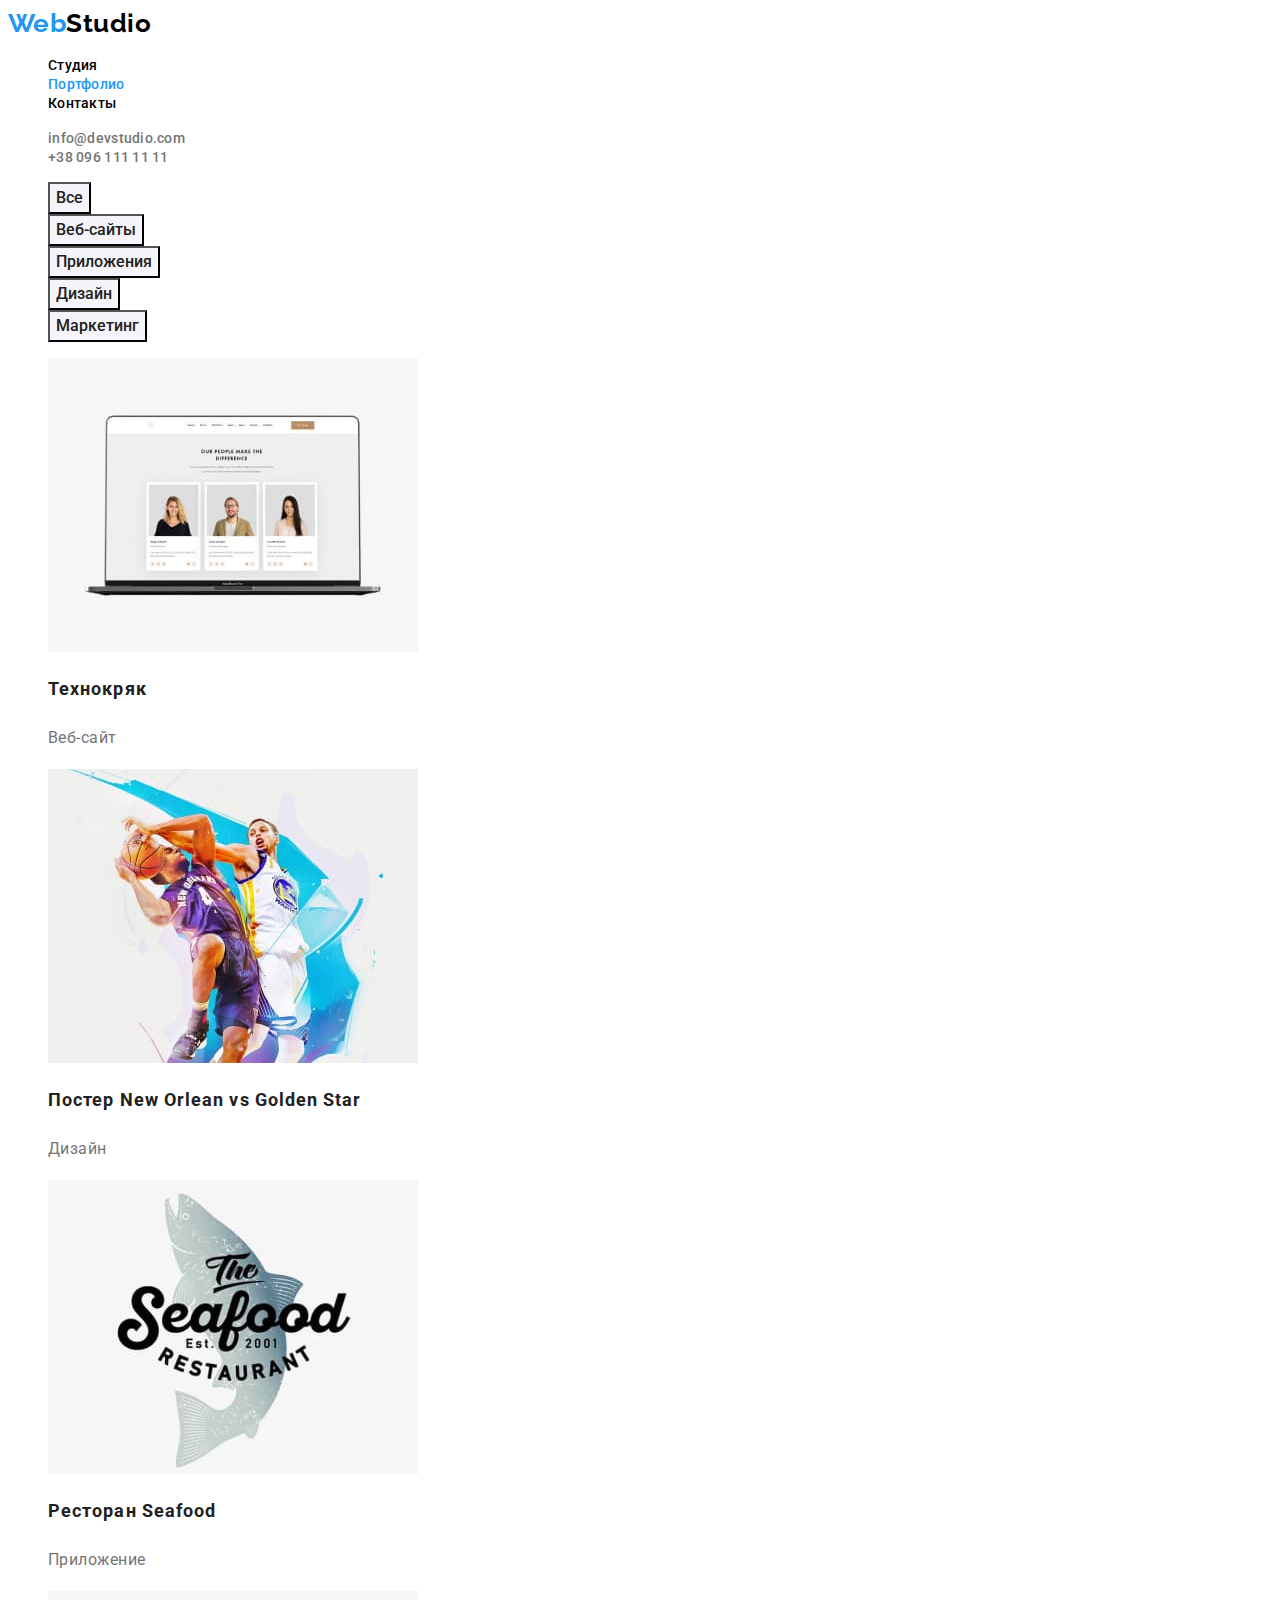
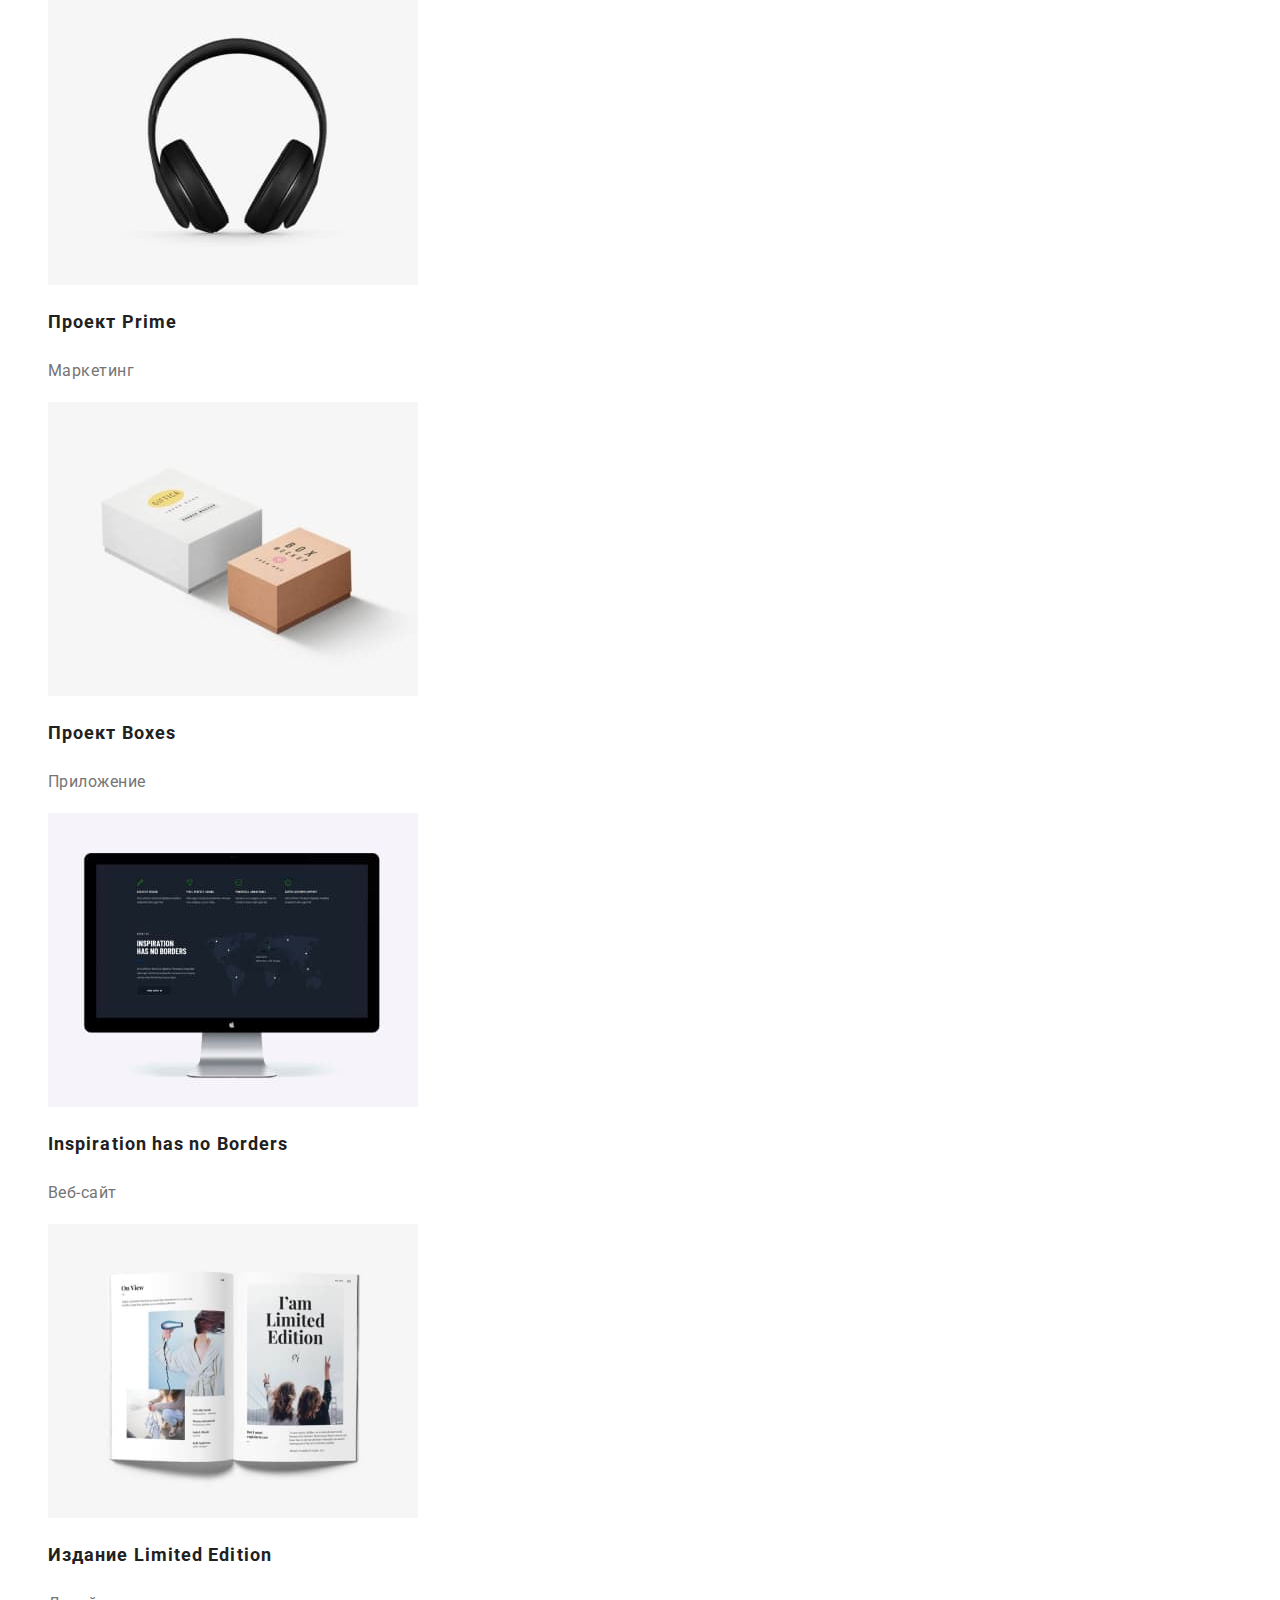
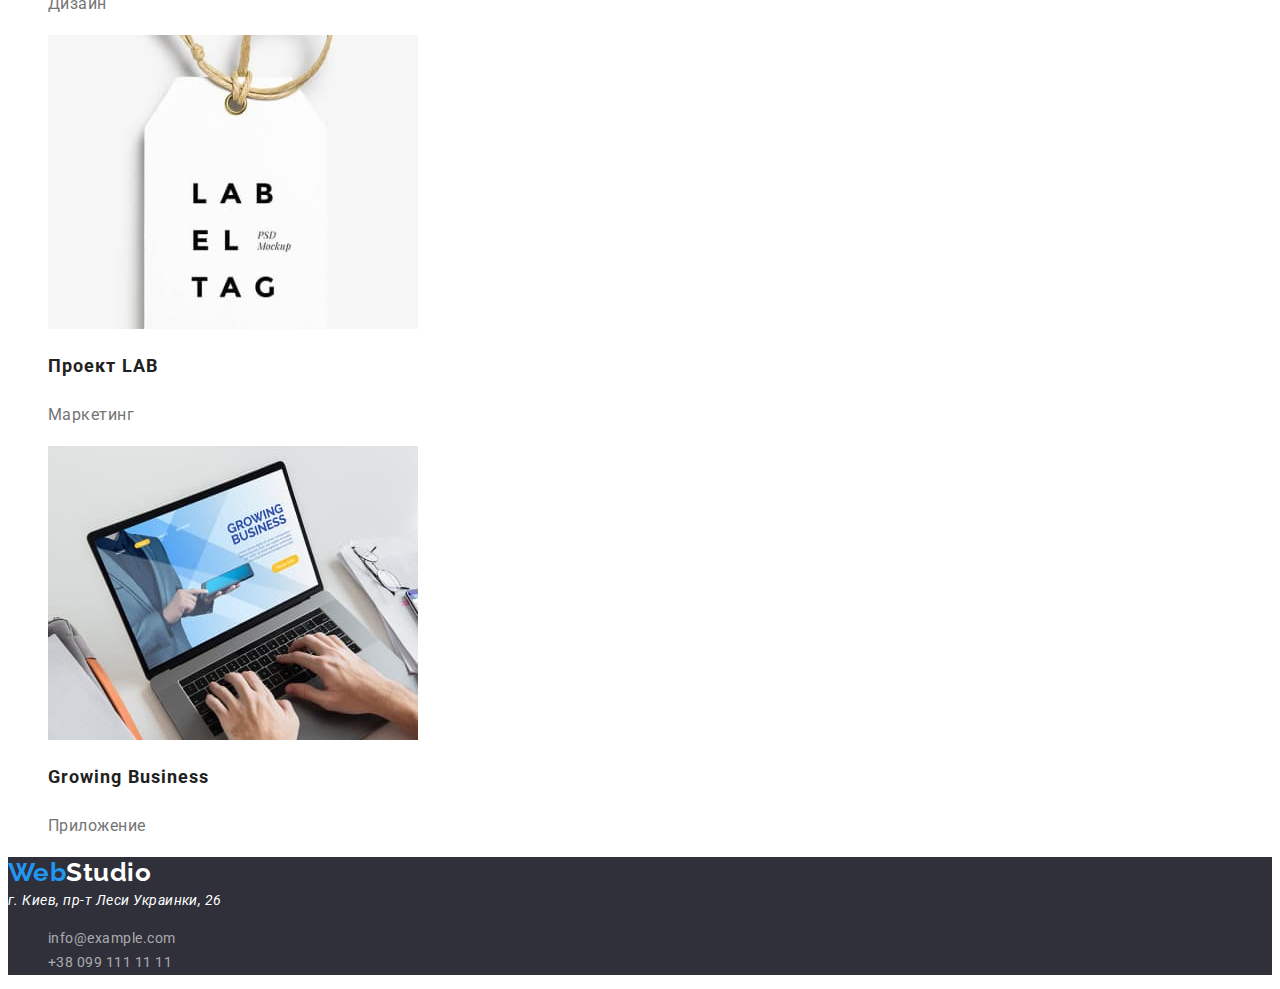
==== portfolio.html @ 490f4aa1 "додає html i css" ====
<!DOCTYPE html>
<html lang="ru">
<head>
    <meta charset="UTF-8">
    <meta http-equiv="X-UA-Compatible" content="IE=edge">
    <meta name="viewport" content="width=device-width, initial-scale=1.0">
    <title>Портфолио</title>
    <link href="https://fonts.googleapis.com/css2?family=Raleway:wght@700&family=Roboto:wght@400;500;700;900&display=swap"
        rel="stylesheet">
    <link rel="stylesheet" href="./css/styles.css" />
</head>
<body>
    <!-- шапка сайта -->
    <header>
        <nav>
            <a href="./index.html" class="logo"><span class="logo-web">Web</span>Studio</a>
    
            <ul class="site-nav">
                <li><a href="./index.html" class="link">Студия</a></li>
                <li><a href="./portfolio.html" class="link current">Портфолио</a></li>
                <li><a href="" class="link">Контакты</a></li>
            </ul>
        </nav>
        <ul class="auth-nav">
            <li><a href="mailto:info@devstudio.com" class="link">info@devstudio.com</a> </li>
            <li><a href="tel:+380961111111" class="link">+38 096 111 11 11</a> </li>
        </ul>
    </header>
<main>
    <section>
        <h1 hidden>Портфолио</h1>
        <ul class="list-none">
            <li><button type="button" class="button">Все</button></li>
            <li><button type="button" class="button">Веб-сайты</button></li>
            <li><button type="button" class="button">Приложения</button></li>
            <li><button type="button" class="button">Дизайн</button></li>
            <li><button type="button" class="button">Маркетинг</button></li>
        </ul>
        <ul class="portfolio">
          <li>
            <a href="" class="projects">
            <img src="images/img21.jpg" alt="ноутбук" width="370">
            <h2 class="project">Технокряк</h2>
            <p class="project-type">Веб-сайт</p>
             </a>
          </li> 
          <li>
            <a href="" class="projects">
            <img src="images/img22.jpg" alt="баскетбол" width="370">
            <h2 class="project">Постер New Orlean vs Golden Star</h2>
            <p class="project-type">Дизайн</p>
            </a>
          </li> 
          <li>
            <a href="" class="projects">
            <img src="images/img23.jpg" alt="лого ресторана" width="370">
            <h2 class="project">Ресторан Seafood</h2>
            <p class="project-type">Приложение</p>
            </a>
          </li>
        <li>
            <a href="" class="projects">
            <img src="images/img24.jpg" alt="наушники" width="370">
            <h2 class="project">Проект Prime</h2>
            <p class="project-type">Маркетинг</p>
            </a>
        </li>
        <li>
            <a href="" class="projects">
            <img src="images/img25.jpg" alt="коробочки" width="370">
            <h2 class="project">Проект Boxes</h2>
            <p class="project-type">Приложение</p>
            </a>
        </li>
        <li>
            <a href="" class="projects">
            <img src="images/img26.jpg" alt="монитор с сайтом" width="370">
            <h2 class="project">Inspiration has no Borders</h2>
            <p class="project-type">Веб-сайт</p>
            </a>
        </li>
        <li>
            <a href="" class="projects">
            <img src="images/img27.jpg" alt="книга" width="370">
            <h2 class="project">Издание Limited Edition</h2>
            <p class="project-type">Дизайн</p>
            </a>
        </li>
        <li>
            <a href="" class="projects">
            <img src="images/img28.jpg" alt="бирка" width="370">
            <h2 class="project">Проект LAB</h2>
            <p class="project-type">Маркетинг</p>
            </a>
        </li>
        <li>
            <a href="" class="projects">
            <img src="images/img29.jpg" alt="ноутбук" width="370">
            <h2 class="project">Growing Business</h2>
            <p class="project-type">Приложение</p>
            </a>
        </li>
        </ul>
    </section>
    </main>
    
    

    <!-- футер -->
    <footer class="footer">
        <a href="./index.html" class="logo"><span class="logo-web">Web</span><span class="logo-studio">Studio</span></a>
        <address class="address">
            г. Киев, пр-т Леси Украинки, 26
        </address>
        <ul class="list-none">
            <li><a href="mailto:info@example.com" class="footer-link">info@example.com</a> </li>
            <li><a href="tel:+380991111111" class="footer-link">+38 099 111 11 11</a> </li>
        </ul>
    </footer>
</body>
</html>
---- css/styles.css ----
:root {
  --primary-text-color: rgba(117, 117, 117, 1);
  --title-text-color: rgba(33, 33, 33, 1);
  --accent-color: rgba(33, 150, 243, 1);
  --secondary-color: rgba(245, 244, 250, 1);
  --text-white-color: rgba(255, 255, 255, 1);
}

body {
  background-color: rgb(255, 255, 255);
  color: var(--primary-text-color);

  font-family: roboto, sans-serif;
  letter-spacing: 0.03em;
}

/* вторичн колір тексту rgba (33, 33, 33, 1)
/* колір Н1  rgba(255, 255, 255, 1); */
/* вторичн колір фону rgba(245, 244, 250, 1); */
/* акцент  rgba(33, 150, 243, 1); */

/* ul {
  list-style: none;
} */

/* logo */

.logo {
  color: rgba(0, 0, 0, 1);

  font-family: Raleway, serif;
  font-weight: bold;
  font-size: 26px;
  line-height: 1.19;
  text-decoration: none;
}
.logo-web {
  color: rgba(33, 150, 243, 1);

  font-family: Raleway, serif;
  font-weight: bold;
  font-size: 26px;
  line-height: 1.19;
  text-decoration: none;
}

/* site nav */
.site-nav .link:hover,
.site-nav .link:focus {
  color: var(--accent-color);
}
.site-nav .link {
  color: rgba(0, 0, 0, 1);

  font-weight: 500;
  font-size: 14px;
  line-height: 1.14;
  letter-spacing: 0.02em;
  text-decoration: none;
}
.site-nav .link.current {
  color: var(--accent-color);
}

.site-nav {
  list-style: none;
}

.auth-nav .link {
  color: rgba(117, 117, 117, 1);

  font-weight: 500;
  font-size: 14px;
  line-height: 1.14;
  letter-spacing: 0.02em;
  text-decoration: none;
}
.auth-nav .link:hover,
.auth-nav .link:focus {
  color: var(--accent-color);
}

.auth-nav {
  list-style: none;
}

/* герой */
.hero {
  background-color: rgba(47, 48, 58, 1);
}
.hero-title {
  color: var(--text-white-color);

  font-weight: 900;
  font-size: 44px;
  line-height: 1.36;
  text-align: center;
  letter-spacing: 0.06em;
  text-transform: uppercase;
}
.buttons {
  background: var(--secondary-color);
  color: var(--title-text-color);
  cursor: pointer;

  font-family: inherit;
  font-weight: 700;
  font-size: 16px;
  line-height: 1.88;
  letter-spacing: 0.06em;
}

.buttons:hover,
.buttons:focus {
  background-color: rgba(33, 150, 243, 1);
  color: rgba(255, 255, 255, 1);
  cursor: pointer;

  font-family: inherit;
  font-weight: 700;
  font-size: 16px;
  line-height: 1.88;
  letter-spacing: 0.06em;
}

/* section */

.section-title {
  color: var(--title-text-color);

  font-weight: 700;
  font-size: 36px;
  line-height: 1.17;
  text-align: center;
}
.feature-list .title {
  color: var(--title-text-color);

  font-weight: 700;
  font-size: 14px;
  line-height: 1.14;
  text-transform: uppercase;
}
.section .name {
  color: var(--title-text-color);

  font-weight: 500;
  font-size: 16px;
  line-height: 1.19;
  text-align: center;
}
.section.team {
  background-color: var(--secondary-color);
}

.feature-list .text {
  font-size: 14px;
  line-height: 1.71;
}

.feature-list {
  list-style: none;
}

.list-none {
  list-style: none;
}

.profession {
  font-size: 16px;
  line-height: 1.19;
  text-align: center;
}

/* footer */
.footer {
  background-color: rgba(47, 48, 58, 1);
  font-size: 14px;
  line-height: 1.71;
}
.footer-link {
  color: rgba(255, 255, 255, 0.6);
  text-decoration: none;
}
.footer-link:hover,
.footer-link:focus {
  color: var(--accent-color);
}
.logo-studio {
  color: var(--text-white-color);
}
.address {
  color: var(--text-white-color);
}

/* portfolio */

.portfolio .project {
  color: var(--title-text-color);
  font-weight: 700;
  font-size: 18px;
  line-height: 2;
  letter-spacing: 0.06em;
}
.portfolio .project-type {
  color: var(--primary-text-color);

  font-weight: 400;
  font-size: 16px;
  line-height: 1.88;
}

.projects {
  text-decoration: none;
}
.portfolio {
  list-style: none;
}

.button {
  background: var(--secondary-color);
  color: var(--title-text-color);
  cursor: pointer;

  font-family: inherit;
  font-weight: 500;
  font-size: 16px;
  line-height: 1.63;
  text-align: center;
}

.button:hover,
.button:focus {
  background: var(--accent-color);
  color: var(--text-white-color);
}
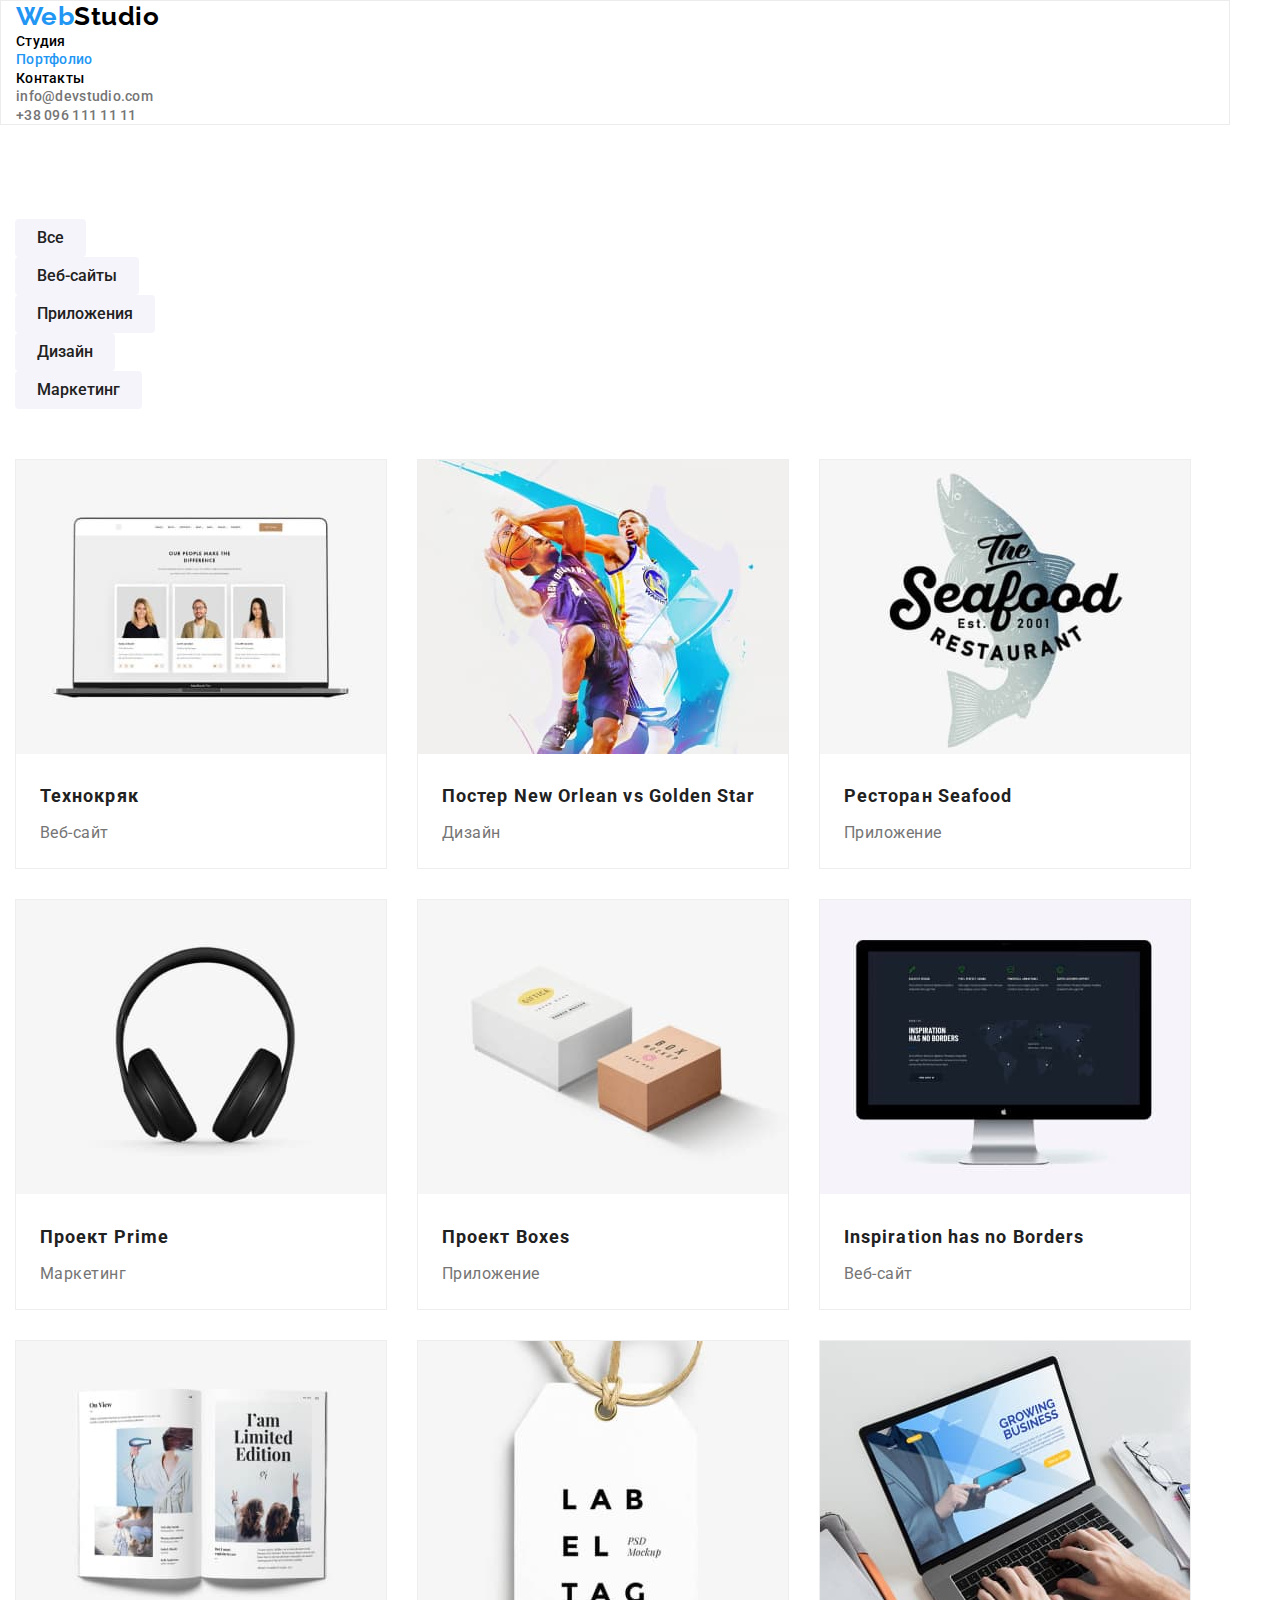
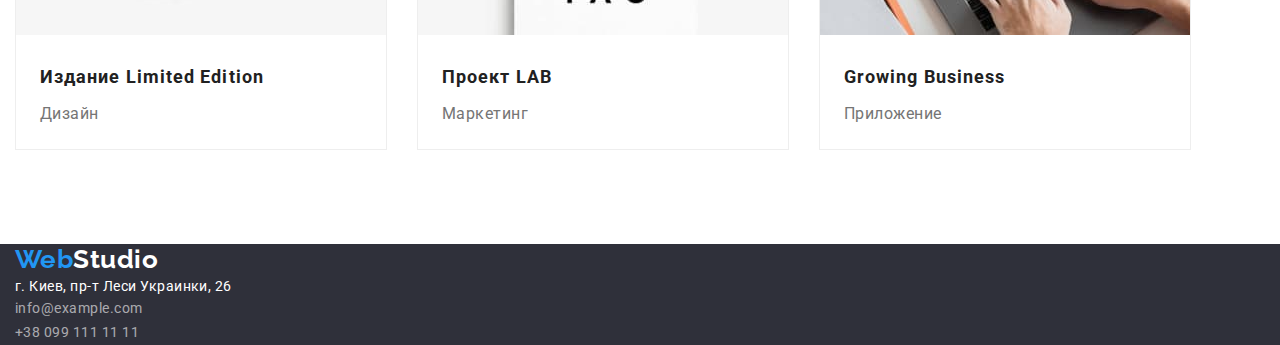
==== commit a6bd3082: "додає геометрію" ====
--- a/portfolio.html
+++ b/portfolio.html
@@ -5,13 +5,19 @@
     <meta http-equiv="X-UA-Compatible" content="IE=edge">
     <meta name="viewport" content="width=device-width, initial-scale=1.0">
     <title>Портфолио</title>
+    <link rel="preconnect" href="https://fonts.googleapis.com">
+    <link rel="preconnect" href="https://fonts.gstatic.com" crossorigin>
     <link href="https://fonts.googleapis.com/css2?family=Raleway:wght@700&family=Roboto:wght@400;500;700;900&display=swap"
         rel="stylesheet">
+    <link 
+    rel="stylesheet" 
+    href="https://cdnjs.cloudflare.com/ajax/libs/modern-normalize/1.0.0/modern-normalize.min.css" />
     <link rel="stylesheet" href="./css/styles.css" />
 </head>
 <body>
     <!-- шапка сайта -->
     <header>
+        <div class="container header-border">
         <nav>
             <a href="./index.html" class="logo"><span class="logo-web">Web</span>Studio</a>
     
@@ -25,75 +31,81 @@
             <li><a href="mailto:info@devstudio.com" class="link">info@devstudio.com</a> </li>
             <li><a href="tel:+380961111111" class="link">+38 096 111 11 11</a> </li>
         </ul>
+        </div>
     </header>
+
+
+
 <main>
-    <section>
+    <section class="section">
+        <div class="container">
         <h1 hidden>Портфолио</h1>
-        <ul class="list-none">
+        <ul class="list portfolio-btn">
             <li><button type="button" class="button">Все</button></li>
             <li><button type="button" class="button">Веб-сайты</button></li>
             <li><button type="button" class="button">Приложения</button></li>
             <li><button type="button" class="button">Дизайн</button></li>
             <li><button type="button" class="button">Маркетинг</button></li>
         </ul>
+        <div class="card-set">
         <ul class="portfolio">
-          <li>
+          <li class="project-card">
             <a href="" class="projects">
             <img src="images/img21.jpg" alt="ноутбук" width="370">
             <h2 class="project">Технокряк</h2>
             <p class="project-type">Веб-сайт</p>
              </a>
           </li> 
-          <li>
+          <li class="project-card">
             <a href="" class="projects">
             <img src="images/img22.jpg" alt="баскетбол" width="370">
             <h2 class="project">Постер New Orlean vs Golden Star</h2>
             <p class="project-type">Дизайн</p>
             </a>
           </li> 
-          <li>
+          <li class="project-card">
             <a href="" class="projects">
             <img src="images/img23.jpg" alt="лого ресторана" width="370">
             <h2 class="project">Ресторан Seafood</h2>
             <p class="project-type">Приложение</p>
             </a>
           </li>
-        <li>
+        <li class="project-card">
             <a href="" class="projects">
             <img src="images/img24.jpg" alt="наушники" width="370">
             <h2 class="project">Проект Prime</h2>
             <p class="project-type">Маркетинг</p>
             </a>
         </li>
-        <li>
+        <li class="project-card">
             <a href="" class="projects">
             <img src="images/img25.jpg" alt="коробочки" width="370">
             <h2 class="project">Проект Boxes</h2>
             <p class="project-type">Приложение</p>
             </a>
         </li>
-        <li>
+        <li class="project-card">
             <a href="" class="projects">
             <img src="images/img26.jpg" alt="монитор с сайтом" width="370">
             <h2 class="project">Inspiration has no Borders</h2>
             <p class="project-type">Веб-сайт</p>
             </a>
         </li>
-        <li>
+        <li class="project-card">
             <a href="" class="projects">
             <img src="images/img27.jpg" alt="книга" width="370">
             <h2 class="project">Издание Limited Edition</h2>
             <p class="project-type">Дизайн</p>
             </a>
         </li>
-        <li>
+        <li class="project-card">
             <a href="" class="projects">
             <img src="images/img28.jpg" alt="бирка" width="370">
             <h2 class="project">Проект LAB</h2>
             <p class="project-type">Маркетинг</p>
             </a>
         </li>
-        <li>
+                <li class="project-card">
             <a href="" class="projects">
             <img src="images/img29.jpg" alt="ноутбук" width="370">
             <h2 class="project">Growing Business</h2>
@@ -101,6 +113,8 @@
             </a>
         </li>
         </ul>
+        </div>
+        </div>
     </section>
     </main>
     
@@ -108,14 +122,16 @@
 
     <!-- футер -->
     <footer class="footer">
+        <div class="container">
         <a href="./index.html" class="logo"><span class="logo-web">Web</span><span class="logo-studio">Studio</span></a>
         <address class="address">
             г. Киев, пр-т Леси Украинки, 26
         </address>
-        <ul class="list-none">
+        <ul class="list">
             <li><a href="mailto:info@example.com" class="footer-link">info@example.com</a> </li>
             <li><a href="tel:+380991111111" class="footer-link">+38 099 111 11 11</a> </li>
         </ul>
+        </div>
     </footer>
 </body>
 </html>--- a/css/styles.css
+++ b/css/styles.css
@@ -24,6 +24,21 @@
 } */
 
 /* logo */
+h1,
+h2,
+h3,
+h4,
+p,
+ul {
+  margin: 0;
+  padding: 0;
+}
+
+.container {
+  width: 1230px;
+  padding-left: 15px;
+  padding-right: 15px;
+}
 
 .logo {
   color: rgba(0, 0, 0, 1);
@@ -84,9 +99,14 @@
   list-style: none;
 }
 
+.header-border {
+  border: 1px solid #ececec;
+}
+
 /* герой */
 .hero {
   background-color: rgba(47, 48, 58, 1);
+  text-align: center;
 }
 .hero-title {
   color: var(--text-white-color);
@@ -94,11 +114,12 @@
   font-weight: 900;
   font-size: 44px;
   line-height: 1.36;
-  text-align: center;
   letter-spacing: 0.06em;
   text-transform: uppercase;
-}
-.buttons {
+
+  margin-bottom: 30px;
+}
+.button-hero {
   background: var(--secondary-color);
   color: var(--title-text-color);
   cursor: pointer;
@@ -108,10 +129,12 @@
   font-size: 16px;
   line-height: 1.88;
   letter-spacing: 0.06em;
-}
-
-.buttons:hover,
-.buttons:focus {
+
+  margin-bottom: 200px;
+}
+
+.button-hero:hover,
+.button-hero:focus {
   background-color: rgba(33, 150, 243, 1);
   color: rgba(255, 255, 255, 1);
   cursor: pointer;
@@ -124,6 +147,10 @@
 }
 
 /* section */
+.section {
+  padding-top: 94px;
+  padding-bottom: 94px;
+}
 
 .section-title {
   color: var(--title-text-color);
@@ -132,6 +159,8 @@
   font-size: 36px;
   line-height: 1.17;
   text-align: center;
+
+  margin-bottom: 50px;
 }
 .feature-list .title {
   color: var(--title-text-color);
@@ -140,6 +169,8 @@
   font-size: 14px;
   line-height: 1.14;
   text-transform: uppercase;
+
+  margin-bottom: 10px;
 }
 .section .name {
   color: var(--title-text-color);
@@ -148,6 +179,11 @@
   font-size: 16px;
   line-height: 1.19;
   text-align: center;
+}
+
+.name {
+  margin-top: 30px;
+  margin-bottom: 10px;
 }
 .section.team {
   background-color: var(--secondary-color);
@@ -162,7 +198,7 @@
   list-style: none;
 }
 
-.list-none {
+.list {
   list-style: none;
 }
 
@@ -191,6 +227,10 @@
 }
 .address {
   color: var(--text-white-color);
+  font-style: normal;
+  font-weight: 400;
+  font-size: 14px;
+  line-height: 1.5;
 }
 
 /* portfolio */
@@ -213,11 +253,34 @@
 .projects {
   text-decoration: none;
 }
+
+.project-card {
+  margin-left: 30px;
+  margin-top: 30px;
+  border: 1px solid rgba(238, 238, 238, 1);
+}
+
+.project {
+  margin: 20px 24px 4px 24px;
+}
+.project-type {
+  margin: 4px 24px 20px 24px;
+}
 .portfolio {
   list-style: none;
+  margin-top: -30px;
+  margin-left: -30px;
+  display: flex;
+  flex-wrap: wrap;
+}
+
+.portfolio-btn {
+  margin-bottom: 50px;
 }
 
 .button {
+  display: inline-block;
+
   background: var(--secondary-color);
   color: var(--title-text-color);
   cursor: pointer;
@@ -227,6 +290,12 @@
   font-size: 16px;
   line-height: 1.63;
   text-align: center;
+  text-decoration: none;
+
+  border-radius: 4px;
+  padding: 6px 22px;
+  height: 38px;
+  border: 0em;
 }
 
 .button:hover,
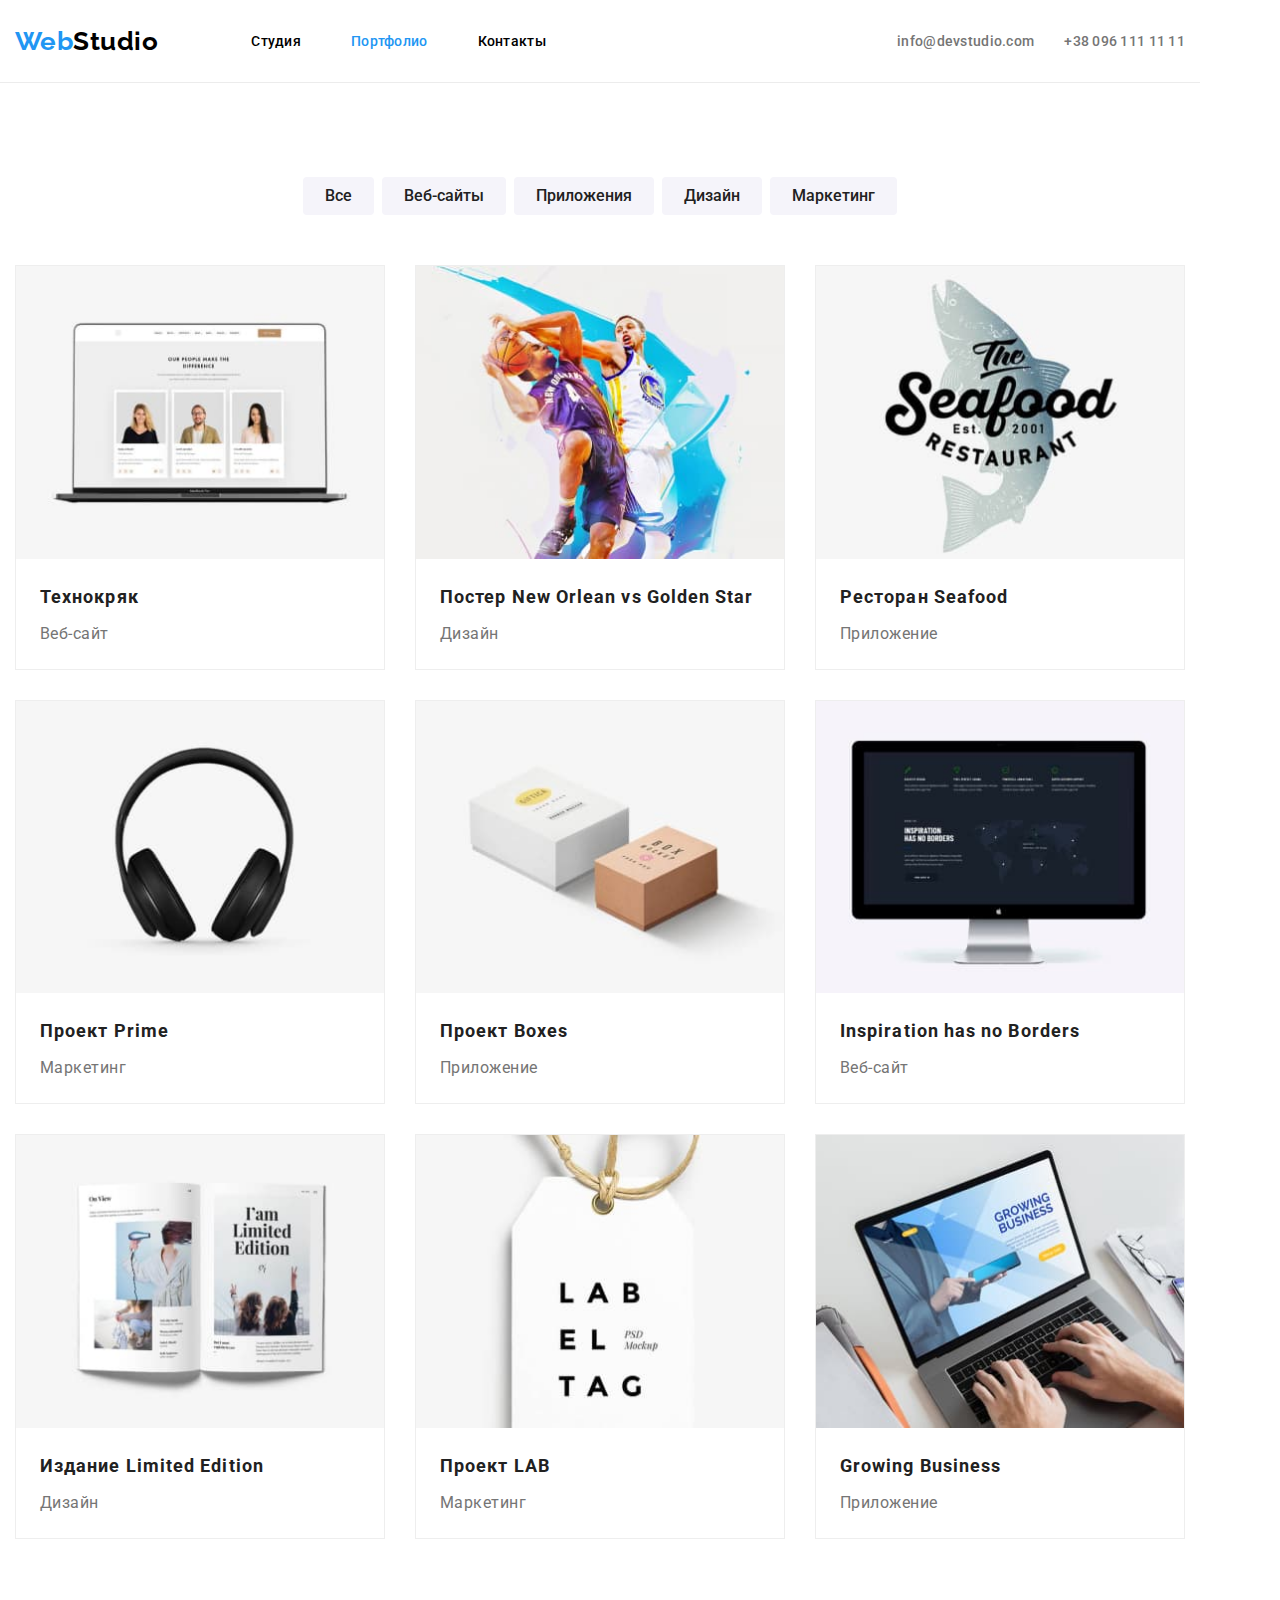
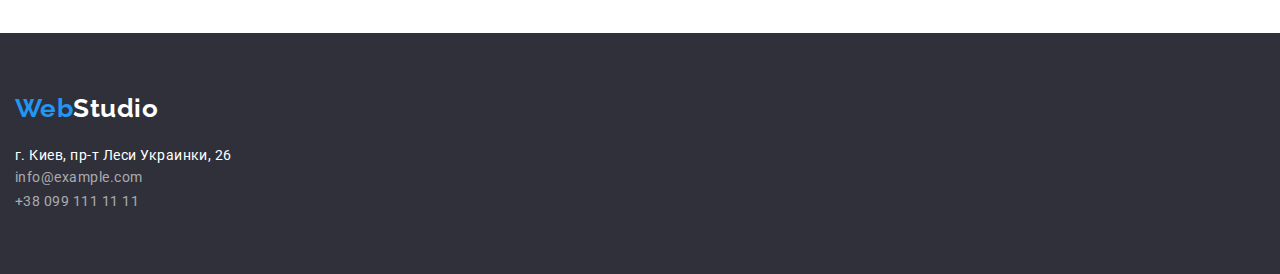
==== commit f7b23870: "додає flexbox" ====
--- a/portfolio.html
+++ b/portfolio.html
@@ -17,19 +17,19 @@
 <body>
     <!-- шапка сайта -->
     <header>
-        <div class="container header-border">
-        <nav>
+        <div class="container header">
+        <nav class="main-nav">
             <a href="./index.html" class="logo"><span class="logo-web">Web</span>Studio</a>
     
             <ul class="site-nav">
-                <li><a href="./index.html" class="link">Студия</a></li>
-                <li><a href="./portfolio.html" class="link current">Портфолио</a></li>
-                <li><a href="" class="link">Контакты</a></li>
+                <li class="item"><a href="./index.html" class="link">Студия</a></li>
+                <li class="item"><a href="./portfolio.html" class="link current">Портфолио</a></li>
+                <li class="item"><a href="" class="link">Контакты</a></li>
             </ul>
         </nav>
         <ul class="auth-nav">
-            <li><a href="mailto:info@devstudio.com" class="link">info@devstudio.com</a> </li>
-            <li><a href="tel:+380961111111" class="link">+38 096 111 11 11</a> </li>
+            <li class="item"><a href="mailto:info@devstudio.com" class="link">info@devstudio.com</a> </li>
+            <li class="item"><a href="tel:+380961111111" class="link">+38 096 111 11 11</a> </li>
         </ul>
         </div>
     </header>
@@ -41,11 +41,11 @@
         <div class="container">
         <h1 hidden>Портфолио</h1>
         <ul class="list portfolio-btn">
-            <li><button type="button" class="button">Все</button></li>
-            <li><button type="button" class="button">Веб-сайты</button></li>
-            <li><button type="button" class="button">Приложения</button></li>
-            <li><button type="button" class="button">Дизайн</button></li>
-            <li><button type="button" class="button">Маркетинг</button></li>
+            <li class="items"><button type="button" class="button">Все</button></li>
+            <li class="items"><button type="button" class="button">Веб-сайты</button></li>
+            <li class="items"><button type="button" class="button">Приложения</button></li>
+            <li class="items"><button type="button" class="button">Дизайн</button></li>
+            <li class="items"><button type="button" class="button">Маркетинг</button></li>
         </ul>
         <div class="card-set">
         <ul class="portfolio">
--- a/css/styles.css
+++ b/css/styles.css
@@ -19,11 +19,6 @@
 /* вторичн колір фону rgba(245, 244, 250, 1); */
 /* акцент  rgba(33, 150, 243, 1); */
 
-/* ul {
-  list-style: none;
-} */
-
-/* logo */
 h1,
 h2,
 h3,
@@ -34,11 +29,22 @@
   padding: 0;
 }
 
+img {
+  display: block;
+  max-width: 100%;
+}
+
+.list {
+  list-style: none;
+}
+
 .container {
-  width: 1230px;
+  width: 1200px;
   padding-left: 15px;
   padding-right: 15px;
 }
+
+/* logo */
 
 .logo {
   color: rgba(0, 0, 0, 1);
@@ -79,6 +85,14 @@
 
 .site-nav {
   list-style: none;
+  display: flex;
+  margin-left: 93px;
+  margin-top: 32px;
+  margin-bottom: 32px;
+}
+
+.site-nav .item:not(:last-child) {
+  margin-right: 50px;
 }
 
 .auth-nav .link {
@@ -97,10 +111,22 @@
 
 .auth-nav {
   list-style: none;
-}
-
-.header-border {
-  border: 1px solid #ececec;
+  display: flex;
+  margin-left: auto;
+}
+
+.auth-nav .item + .item {
+  margin-left: 30px;
+}
+.main-nav {
+  display: flex;
+  align-items: center;
+}
+
+.header {
+  border-bottom: 1px solid #ececec;
+  display: flex;
+  align-items: center;
 }
 
 /* герой */
@@ -118,6 +144,7 @@
   text-transform: uppercase;
 
   margin-bottom: 30px;
+  padding-top: 200px;
 }
 .button-hero {
   background: var(--secondary-color);
@@ -131,6 +158,9 @@
   letter-spacing: 0.06em;
 
   margin-bottom: 200px;
+  border-radius: 4px;
+  padding: 10px 32px;
+  border: 0em;
 }
 
 .button-hero:hover,
@@ -162,6 +192,11 @@
 
   margin-bottom: 50px;
 }
+
+.about {
+  padding-top: 0;
+}
+
 .feature-list .title {
   color: var(--title-text-color);
 
@@ -172,6 +207,11 @@
 
   margin-bottom: 10px;
 }
+
+.section .list {
+  display: flex;
+  justify-content: space-between;
+}
 .section .name {
   color: var(--title-text-color);
 
@@ -179,12 +219,11 @@
   font-size: 16px;
   line-height: 1.19;
   text-align: center;
-}
-
-.name {
+
   margin-top: 30px;
   margin-bottom: 10px;
 }
+
 .section.team {
   background-color: var(--secondary-color);
 }
@@ -196,16 +235,23 @@
 
 .feature-list {
   list-style: none;
-}
-
-.list {
-  list-style: none;
+  display: flex;
+}
+
+.feature-list .item {
+  weight: 270px;
+}
+
+.feature-list .item + .item {
+  margin-left: 30px;
 }
 
 .profession {
   font-size: 16px;
   line-height: 1.19;
   text-align: center;
+
+  margin-bottom: 30px;
 }
 
 /* footer */
@@ -213,11 +259,18 @@
   background-color: rgba(47, 48, 58, 1);
   font-size: 14px;
   line-height: 1.71;
+
+  padding: 60px 0;
 }
 .footer-link {
   color: rgba(255, 255, 255, 0.6);
   text-decoration: none;
 }
+
+.footer-link {
+  margin-top: 9px;
+}
+
 .footer-link:hover,
 .footer-link:focus {
   color: var(--accent-color);
@@ -231,6 +284,8 @@
   font-weight: 400;
   font-size: 14px;
   line-height: 1.5;
+
+  margin-top: 20px;
 }
 
 /* portfolio */
@@ -258,16 +313,21 @@
   margin-left: 30px;
   margin-top: 30px;
   border: 1px solid rgba(238, 238, 238, 1);
+  flex-basis: calc(100% / 3 - 30px);
 }
 
 .project {
-  margin: 20px 24px 4px 24px;
+  /* margin: 20px 24px 4px 24px; */
+  margin-top: 20px;
+  margin-right: 24px;
+  margin-left: 24px;
 }
 .project-type {
   margin: 4px 24px 20px 24px;
 }
 .portfolio {
   list-style: none;
+
   margin-top: -30px;
   margin-left: -30px;
   display: flex;
@@ -276,6 +336,9 @@
 
 .portfolio-btn {
   margin-bottom: 50px;
+}
+.section .portfolio-btn {
+  justify-content: center;
 }
 
 .button {
@@ -303,3 +366,7 @@
   background: var(--accent-color);
   color: var(--text-white-color);
 }
+
+.items + .items {
+  margin-left: 8px;
+}
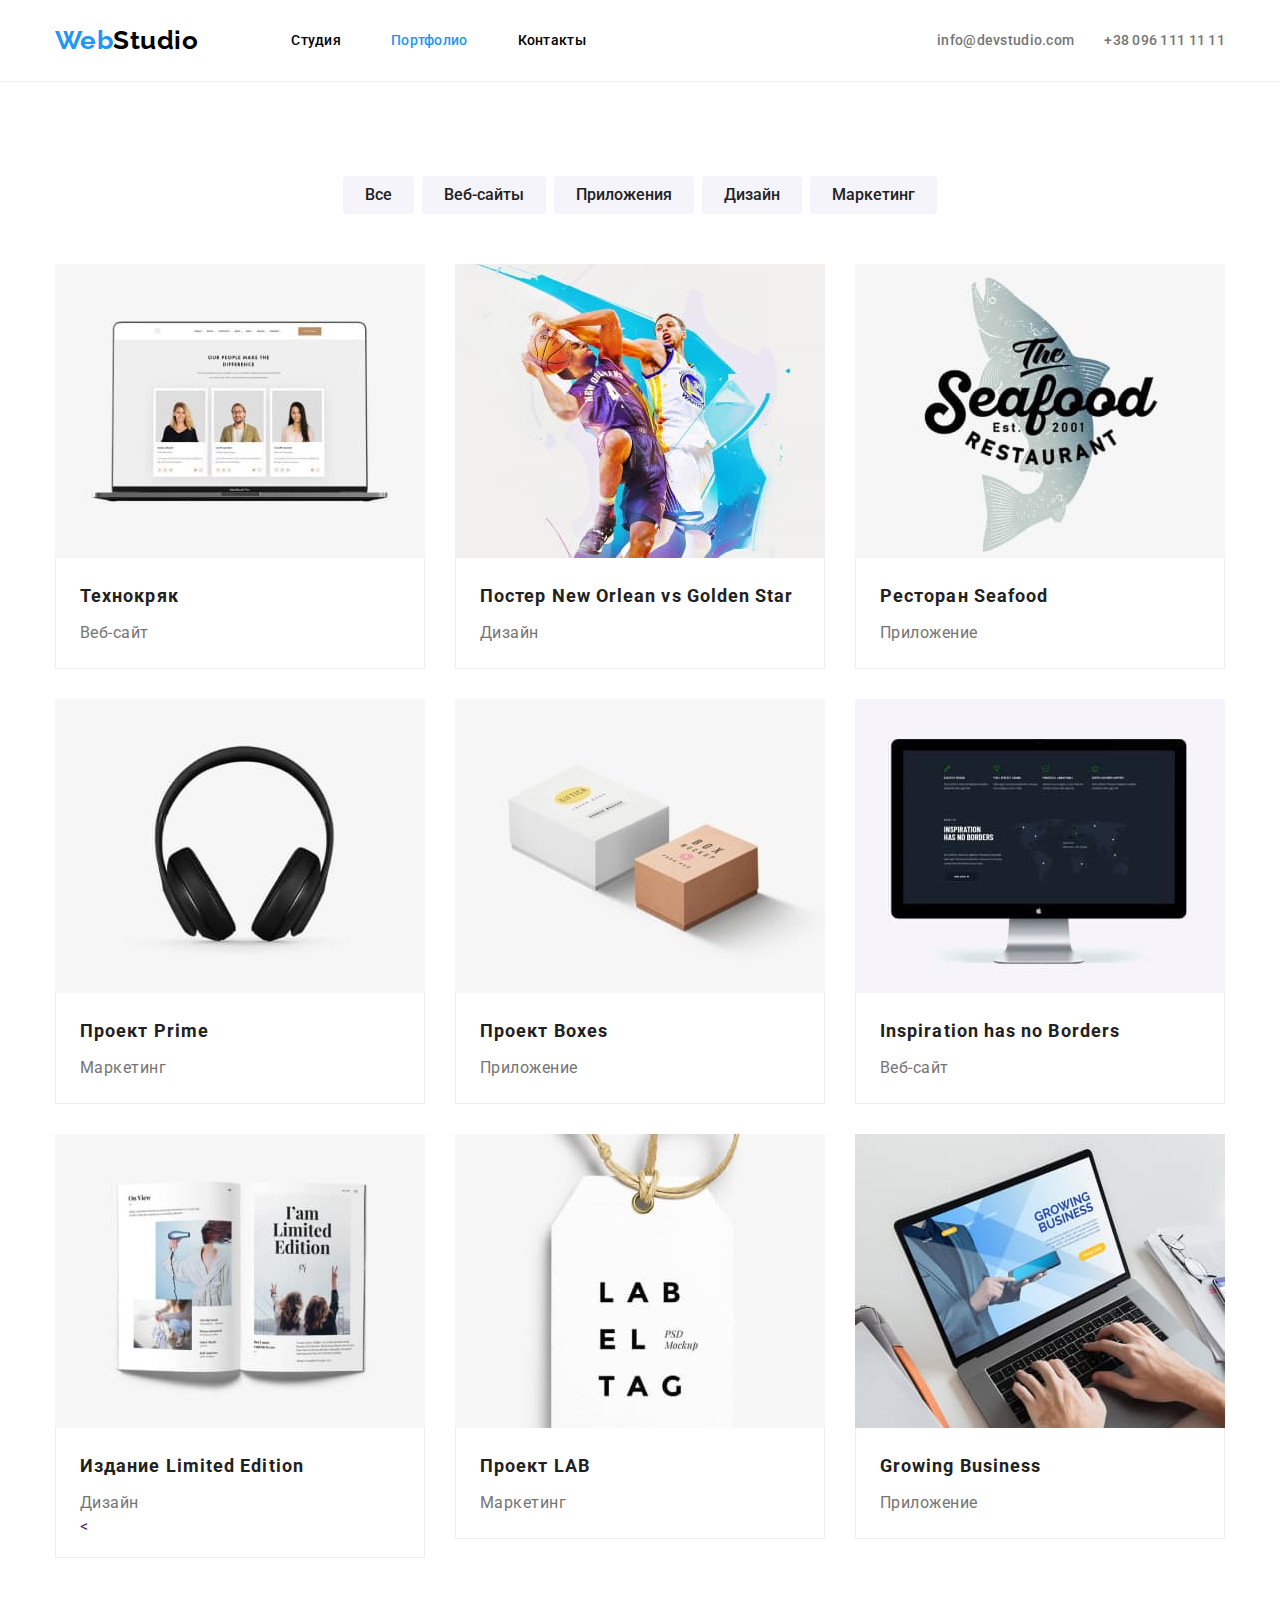
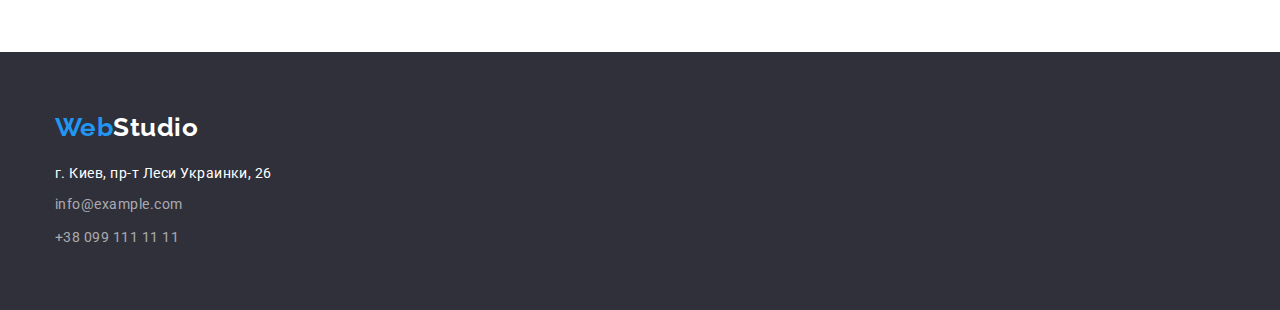
==== commit 21b9abd8: "зміни" ====
--- a/portfolio.html
+++ b/portfolio.html
@@ -16,7 +16,7 @@
 </head>
 <body>
     <!-- шапка сайта -->
-    <header>
+    <header class="border">
         <div class="container header">
         <nav class="main-nav">
             <a href="./index.html" class="logo"><span class="logo-web">Web</span>Studio</a>
@@ -47,73 +47,89 @@
             <li class="items"><button type="button" class="button">Дизайн</button></li>
             <li class="items"><button type="button" class="button">Маркетинг</button></li>
         </ul>
-        <div class="card-set">
         <ul class="portfolio">
           <li class="project-card">
             <a href="" class="projects">
             <img src="images/img21.jpg" alt="ноутбук" width="370">
+           <div class="project-item">
             <h2 class="project">Технокряк</h2>
             <p class="project-type">Веб-сайт</p>
+           </div>
              </a>
           </li> 
           <li class="project-card">
             <a href="" class="projects">
             <img src="images/img22.jpg" alt="баскетбол" width="370">
+           <div class="project-item">
             <h2 class="project">Постер New Orlean vs Golden Star</h2>
             <p class="project-type">Дизайн</p>
+           </div>
             </a>
           </li> 
           <li class="project-card">
             <a href="" class="projects">
             <img src="images/img23.jpg" alt="лого ресторана" width="370">
+           <div class="project-item">
             <h2 class="project">Ресторан Seafood</h2>
             <p class="project-type">Приложение</p>
+           </div>
             </a>
           </li>
         <li class="project-card">
             <a href="" class="projects">
             <img src="images/img24.jpg" alt="наушники" width="370">
+           <div class="project-item">
             <h2 class="project">Проект Prime</h2>
             <p class="project-type">Маркетинг</p>
+           </div>
             </a>
         </li>
         <li class="project-card">
             <a href="" class="projects">
             <img src="images/img25.jpg" alt="коробочки" width="370">
+           <div class="project-item">
             <h2 class="project">Проект Boxes</h2>
             <p class="project-type">Приложение</p>
+           </div>
             </a>
         </li>
         <li class="project-card">
             <a href="" class="projects">
             <img src="images/img26.jpg" alt="монитор с сайтом" width="370">
+           <div class="project-item">
             <h2 class="project">Inspiration has no Borders</h2>
             <p class="project-type">Веб-сайт</p>
+           </div>
             </a>
         </li>
         <li class="project-card">
             <a href="" class="projects">
             <img src="images/img27.jpg" alt="книга" width="370">
+           <div class="project-item">
             <h2 class="project">Издание Limited Edition</h2>
             <p class="project-type">Дизайн</p>
+<          </div>
             </a>
         </li>
         <li class="project-card">
             <a href="" class="projects">
             <img src="images/img28.jpg" alt="бирка" width="370">
+           <div class="project-item">
             <h2 class="project">Проект LAB</h2>
             <p class="project-type">Маркетинг</p>
+           </div>
             </a>
         </li>
                 <li class="project-card">
             <a href="" class="projects">
             <img src="images/img29.jpg" alt="ноутбук" width="370">
+           <div class="project-item">
             <h2 class="project">Growing Business</h2>
             <p class="project-type">Приложение</p>
+           </div>          
             </a>
         </li>
         </ul>
-        </div>
         </div>
     </section>
     </main>
@@ -128,8 +144,8 @@
             г. Киев, пр-т Леси Украинки, 26
         </address>
         <ul class="list">
-            <li><a href="mailto:info@example.com" class="footer-link">info@example.com</a> </li>
-            <li><a href="tel:+380991111111" class="footer-link">+38 099 111 11 11</a> </li>
+            <li class="footer-list-link"><a href="mailto:info@example.com" class="footer-link">info@example.com</a> </li>
+            <li class="footer-list-link"><a href="tel:+380991111111" class="footer-link">+38 099 111 11 11</a> </li>
         </ul>
         </div>
     </footer>
--- a/css/styles.css
+++ b/css/styles.css
@@ -42,6 +42,7 @@
   width: 1200px;
   padding-left: 15px;
   padding-right: 15px;
+  margin: 0 auto;
 }
 
 /* logo */
@@ -87,8 +88,6 @@
   list-style: none;
   display: flex;
   margin-left: 93px;
-  margin-top: 32px;
-  margin-bottom: 32px;
 }
 
 .site-nav .item:not(:last-child) {
@@ -124,15 +123,22 @@
 }
 
 .header {
+  display: flex;
+  align-items: center;
+  padding-top: 25px;
+  padding-bottom: 25px;
+}
+
+.border {
   border-bottom: 1px solid #ececec;
-  display: flex;
-  align-items: center;
 }
 
 /* герой */
 .hero {
   background-color: rgba(47, 48, 58, 1);
   text-align: center;
+  padding-top: 200px;
+  padding-bottom: 200px;
 }
 .hero-title {
   color: var(--text-white-color);
@@ -144,7 +150,6 @@
   text-transform: uppercase;
 
   margin-bottom: 30px;
-  padding-top: 200px;
 }
 .button-hero {
   background: var(--secondary-color);
@@ -157,7 +162,6 @@
   line-height: 1.88;
   letter-spacing: 0.06em;
 
-  margin-bottom: 200px;
   border-radius: 4px;
   padding: 10px 32px;
   border: 0em;
@@ -220,7 +224,6 @@
   line-height: 1.19;
   text-align: center;
 
-  margin-top: 30px;
   margin-bottom: 10px;
 }
 
@@ -239,7 +242,7 @@
 }
 
 .feature-list .item {
-  weight: 270px;
+  width: 270px;
 }
 
 .feature-list .item + .item {
@@ -250,8 +253,11 @@
   font-size: 16px;
   line-height: 1.19;
   text-align: center;
-
-  margin-bottom: 30px;
+}
+
+.team-item {
+  padding-top: 30px;
+  padding-bottom: 30px;
 }
 
 /* footer */
@@ -267,8 +273,8 @@
   text-decoration: none;
 }
 
-.footer-link {
-  margin-top: 9px;
+.footer-list-link:not(:last-child) {
+  margin-bottom: 9px;
 }
 
 .footer-link:hover,
@@ -286,6 +292,7 @@
   line-height: 1.5;
 
   margin-top: 20px;
+  margin-bottom: 9px;
 }
 
 /* portfolio */
@@ -303,6 +310,8 @@
   font-weight: 400;
   font-size: 16px;
   line-height: 1.88;
+
+  margin-top: 4px;
 }
 
 .projects {
@@ -312,19 +321,16 @@
 .project-card {
   margin-left: 30px;
   margin-top: 30px;
-  border: 1px solid rgba(238, 238, 238, 1);
   flex-basis: calc(100% / 3 - 30px);
 }
 
-.project {
-  /* margin: 20px 24px 4px 24px; */
-  margin-top: 20px;
-  margin-right: 24px;
-  margin-left: 24px;
-}
-.project-type {
-  margin: 4px 24px 20px 24px;
-}
+.project-item {
+  border-left: 1px solid rgba(238, 238, 238, 1);
+  border-right: 1px solid rgba(238, 238, 238, 1);
+  border-bottom: 1px solid rgba(238, 238, 238, 1);
+  padding: 20px 24px;
+}
+
 .portfolio {
   list-style: none;
 
